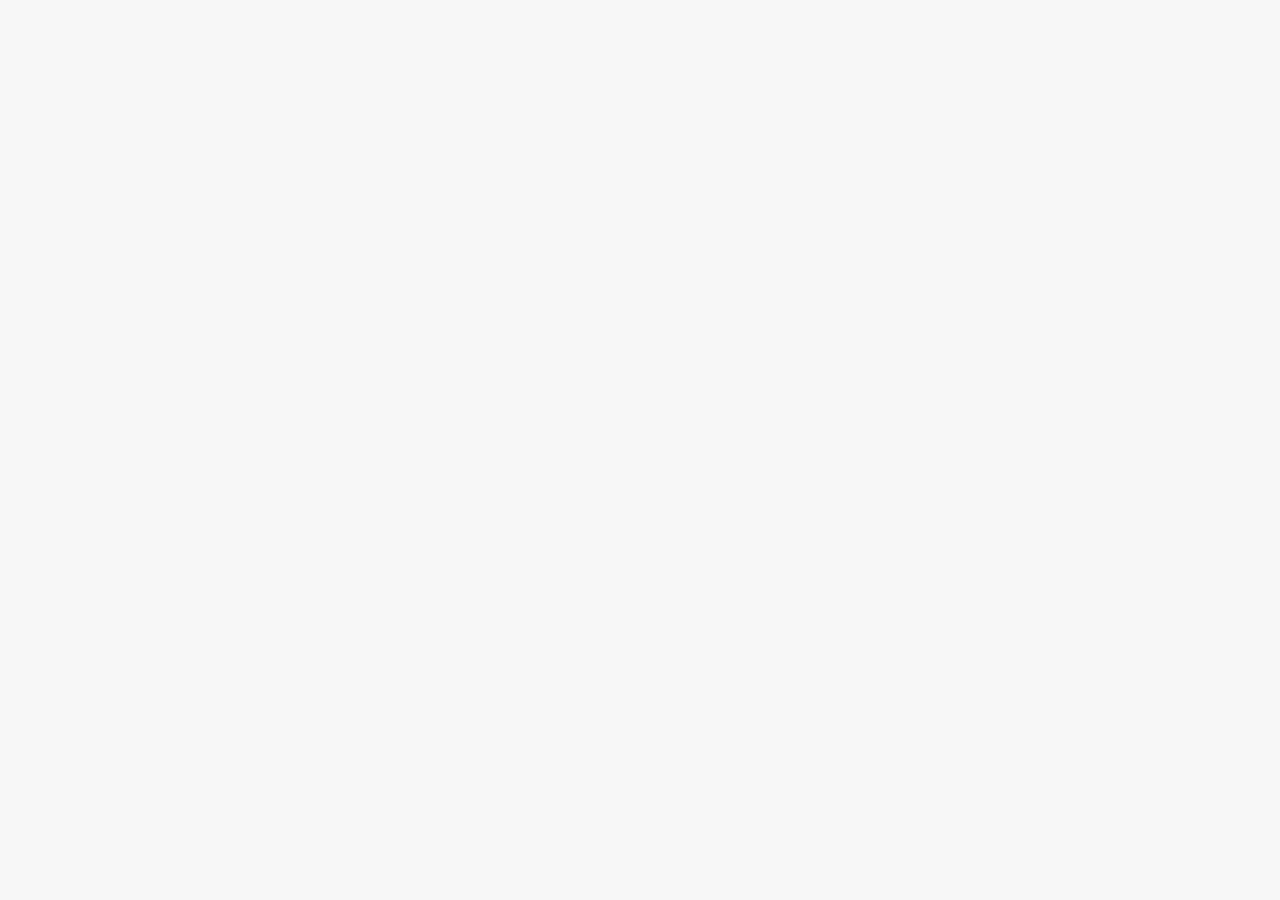
==== index.html @ 9c15c1b0 "Fixed HMTL file name" ====
<!DOCTYPE html>
<html lang="en">
<head>
    <meta charset="UTF-8">
    <meta name="viewport" content="width=device-width, initial-scale=1.0">
    <title>Batch-11 Assignment-2 School Kids</title>
    <link rel="preconnect" href="https://fonts.googleapis.com">
    <link rel="preconnect" href="https://fonts.gstatic.com" crossorigin>
    <link href="https://fonts.googleapis.com/css2?family=Quicksand:wght@300..700&display=swap" rel="stylesheet">
    <link rel="stylesheet" href="./assets/css/style.css">
</head>
<body>
    <header class="header">
        <div class="container">

        </div>
    </header>
    <main class="main">
    </main>
    <footer class="footer">
    </footer>
</body>
</html>
---- assets/css/style.css ----
/* Defaul CSS */
:root {
    --clrPrimary: #FEA301;
    --clrBlack: #111111;
    --clrBlue: #01ACFD;
    --clrWhite: #fff;
}
* {
    margin: 0;
    padding: 0;
    box-sizing: border-box;
    font-family: "Quicksand", serif;
    font-style: normal;
}

body {
    font-size: 15px;
    font-weight: 400;
    background: #F7F7F7;
    color: #808080;
    line-height: 28px;
}

a {
    text-decoration: none;
    transition: 0.3s all ease-in-out;
}

img {
    max-width: 100%;
    height: auto;
}

h1, h2, h3, h4, h5, h6 {
    font-weight: 700;
}

.clr-primary {
    color: var(--clrPrimary);
}

.clr-black {
    color: var(--clrBlack);
}

.clr-blue {
    color: var(--clrBlue);
}

.clr-white {
    color: var(--clrWhite);
}
.bg-white {
    background: var(--clrWhite);
}

.container {
    max-width: 1160px;
    margin: 0 auto;
}
.flex {
    display: flex;
}
.justify-center {
    justify-content: center;
}
.justify-between {
    justify-content: space-between;
}
.align-center {
    align-items: center;
}
.gird {
    display: grid;
}
.btn {
    padding: 10px;
    border-radius: 12px;
    font-size: 20px;
    font-weight: 700;
    line-height: 30px;
    display: flex;
    justify-content: center;
    align-items: center;
    width: 197px;
    height: 50px;
}
.btn:hover {
    background: var(--clrPrimary) !important;
    color: #fff;
}

.section-title {
    font-size: 46px;
    line-height: 57.5px;
    margin-bottom: 80px;
}
/* End default CSS */

/* Header */

/* Mobile responsive CSS */
@media (max-width: 767px) {

}
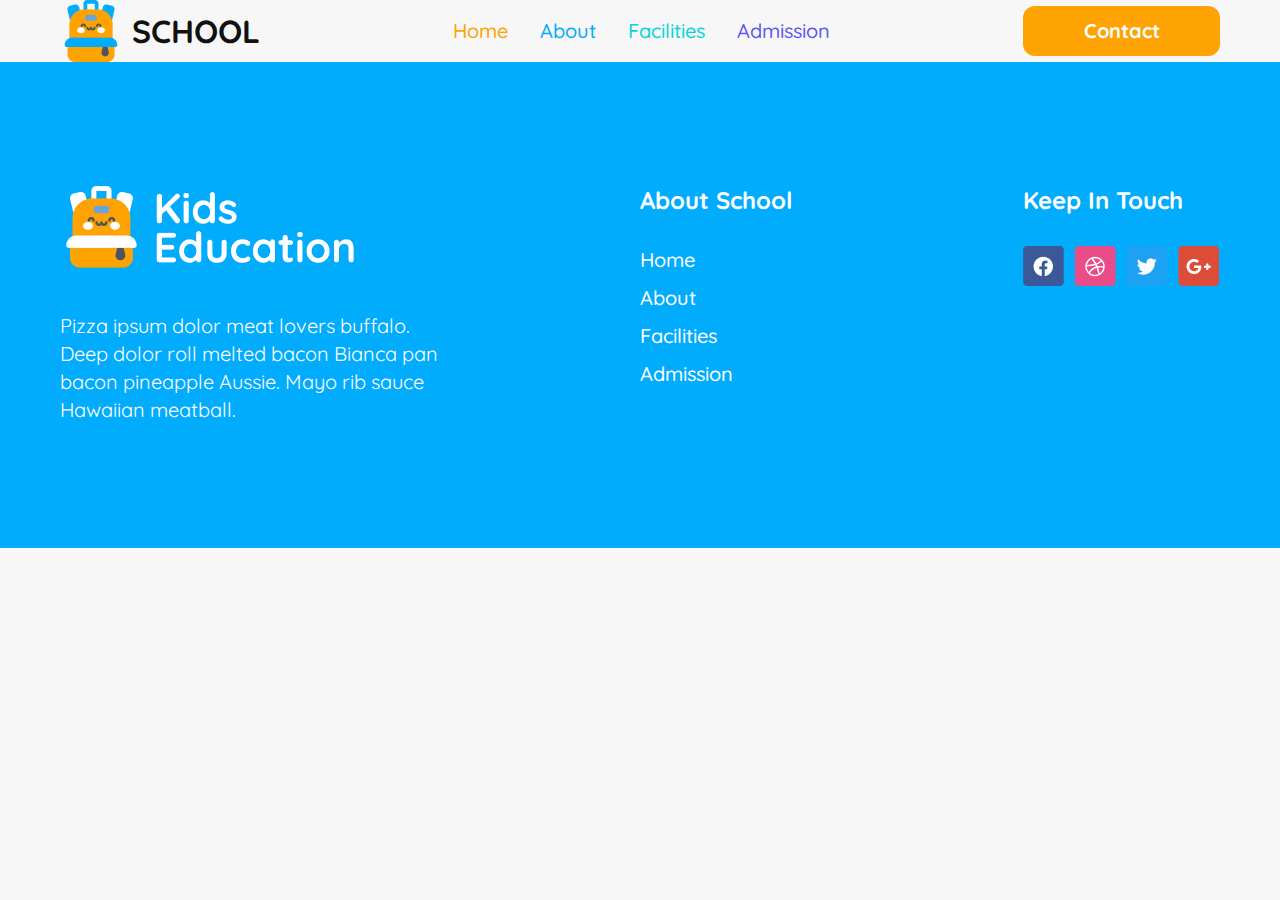
==== commit a14d8fa4: "Complete Header and footer desktop version" ====
--- a/index.html
+++ b/index.html
@@ -12,12 +12,71 @@
 <body>
     <header class="header">
         <div class="container">
-
+            <div class="header-content flex justify-between align-center">
+                <a href="./index.html" class="site-brand fw-bold clr-black flex align-center">
+                    <img src="./assets/imgs/logo.png" alt="Logo">
+                    <span>SCHOOL</span>
+                </a>
+                <nav class="navigation">
+                    <div class="mobile-nav">
+                        <span></span>
+                        <span></span>
+                        <span></span>
+                    </div>
+                    <ul class="flex algin-center justify-center">
+                        <li><a href="./index.html" class="fw-medium clr-primary">Home</a></li>
+                        <li><a href="./index.html" class="fw-medium clr-blue">About</a></li>
+                        <li><a href="./index.html" class="fw-medium">Facilities</a></li>
+                        <li><a href="./index.html" class="fw-medium">Admission</a></li>
+                    </ul>
+                </nav>
+                <a href="./index.html" class="btn header-btn flex justify-center align-center fw-bold">Contact</a>
+            </div>
         </div>
     </header>
     <main class="main">
     </main>
     <footer class="footer">
+        <div class="container">
+            <div class="footer-content grid">
+                <div class="footer-left grid">
+                    <a href="./index.html" class="footer-logo fw-bold clr-white">
+                        <img src="./assets/imgs/logo-footer.png" alt="Footer logo">
+                    </a>
+                    <p class="clr-white">
+                        Pizza ipsum dolor meat lovers buffalo. Deep dolor roll melted bacon Bianca pan bacon pineapple Aussie. Mayo rib sauce Hawaiian meatball.
+                    </p>
+                </div>
+                <div class="footer-right flex justify-between">
+                    <div class="widget-nav">
+                        <h4 class="clr-white">About School</h4>
+                        <div class="footer-navs grid">
+                            <a href="./index.html" class="fw-medium clr-white">Home</a>
+                            <a href="./index.html" class="fw-medium clr-white">About</a>
+                            <a href="./index.html" class="fw-medium clr-white">Facilities</a>
+                            <a href="./index.html" class="fw-medium clr-white">Admission</a>
+                        </div>
+                    </div>
+                    <div class="widget-nav">
+                        <h4 class="clr-white">Keep In Touch</h4>
+                        <div class="footer-social flex align-center">
+                            <a href="./index.html">
+                                <img src="./assets/imgs/fb.png" alt="">
+                            </a>
+                            <a href="./index.html">
+                                <img src="./assets/imgs/dribble.png" alt="">
+                            </a>
+                            <a href="./index.html">
+                                <img src="./assets/imgs/twitter.png" alt="">
+                            </a>
+                            <a href="./index.html">
+                                <img src="./assets/imgs/google+.png" alt="">
+                            </a>
+                        </div>
+                    </div>
+                </div>
+            </div>
+        </div>
     </footer>
 </body>
 </html>--- a/assets/css/style.css
+++ b/assets/css/style.css
@@ -50,6 +50,14 @@
 .clr-white {
     color: var(--clrWhite);
 }
+
+.fw-bold {
+    font-weight: 700;
+}
+.fw-medium {
+    font-weight: 500;
+} 
+
 .bg-white {
     background: var(--clrWhite);
 }
@@ -70,24 +78,20 @@
 .align-center {
     align-items: center;
 }
-.gird {
+.grid {
     display: grid;
 }
 .btn {
     padding: 10px;
     border-radius: 12px;
     font-size: 20px;
-    font-weight: 700;
     line-height: 30px;
-    display: flex;
-    justify-content: center;
-    align-items: center;
     width: 197px;
     height: 50px;
+    color: var(--clrWhite)
 }
 .btn:hover {
     background: var(--clrPrimary) !important;
-    color: #fff;
 }
 
 .section-title {
@@ -98,6 +102,75 @@
 /* End default CSS */
 
 /* Header */
+.site-brand span {
+    font-size: 32px;
+    line-height: 30px;
+}
+
+.site-brand {
+    gap: 10px;
+}
+
+nav.navigation ul {
+    list-style: none;
+    gap: 32px;
+    font-size: 20px;
+    line-height: 30px;
+}
+
+nav.navigation li:nth-child(3) a {
+    color: #05D4DF;
+}
+
+nav.navigation li:nth-child(4) a {
+    color: #5D58EF;
+}
+.mobile-nav {
+    display: none;
+}
+
+.header-btn {
+    background: var(--clrPrimary);
+}
+
+.header-btn:hover {
+    background: var(--clrBlack) !important;
+}
+
+/* Footer CSS */
+.footer {
+    background: var(--clrBlue);
+    padding: 124px 0;
+}
+
+.footer-content {
+    grid-template-columns: 1fr 1fr;
+}
+.footer-left {
+    grid-gap: 35px;
+}
+
+.footer-left p {
+    max-width: 400px;
+    font-size: 20px;
+}
+
+.widget-nav h4 {
+    font-size: 24px;
+    margin-bottom: 32px;
+}
+
+.footer-navs {
+    gap: 10px;
+}
+
+.footer-navs a {
+    font-size: 20px;
+}
+
+.footer-social {
+    gap: 10px;
+}
 
 /* Mobile responsive CSS */
 @media (max-width: 767px) {
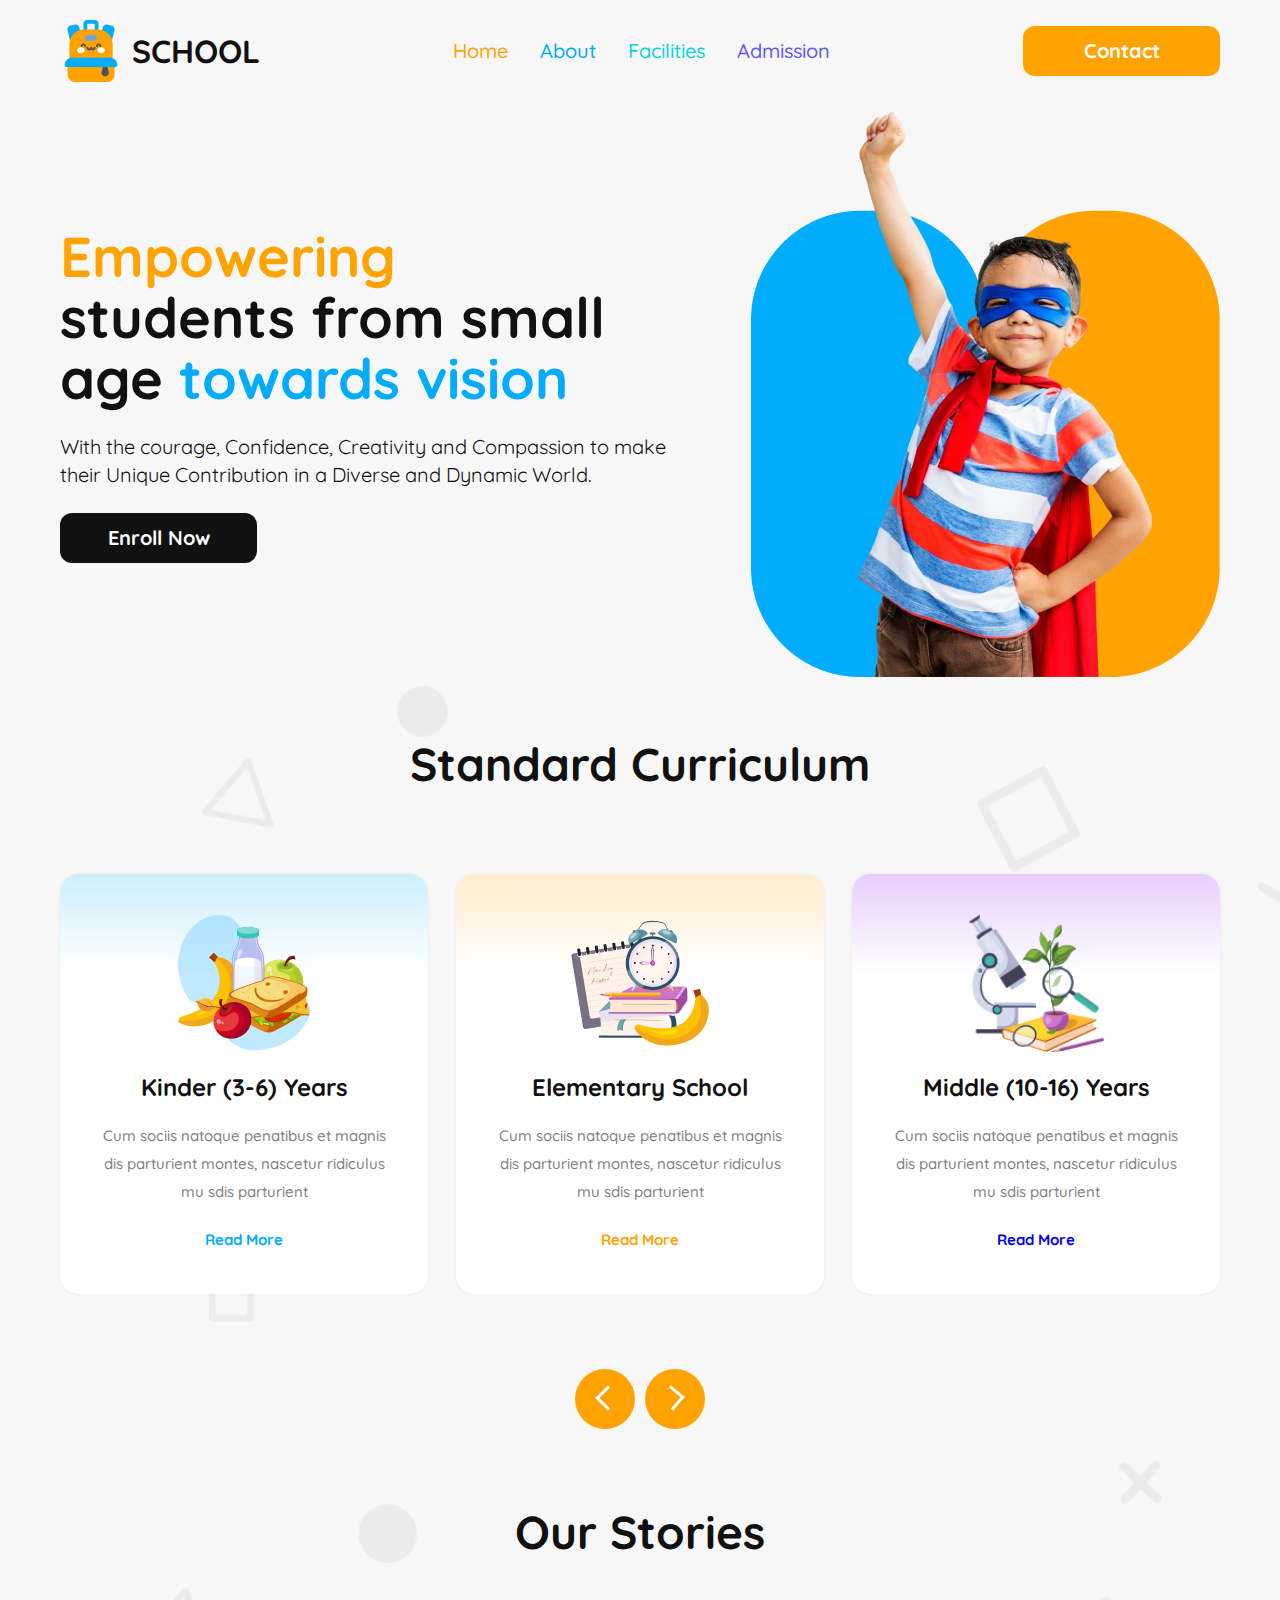
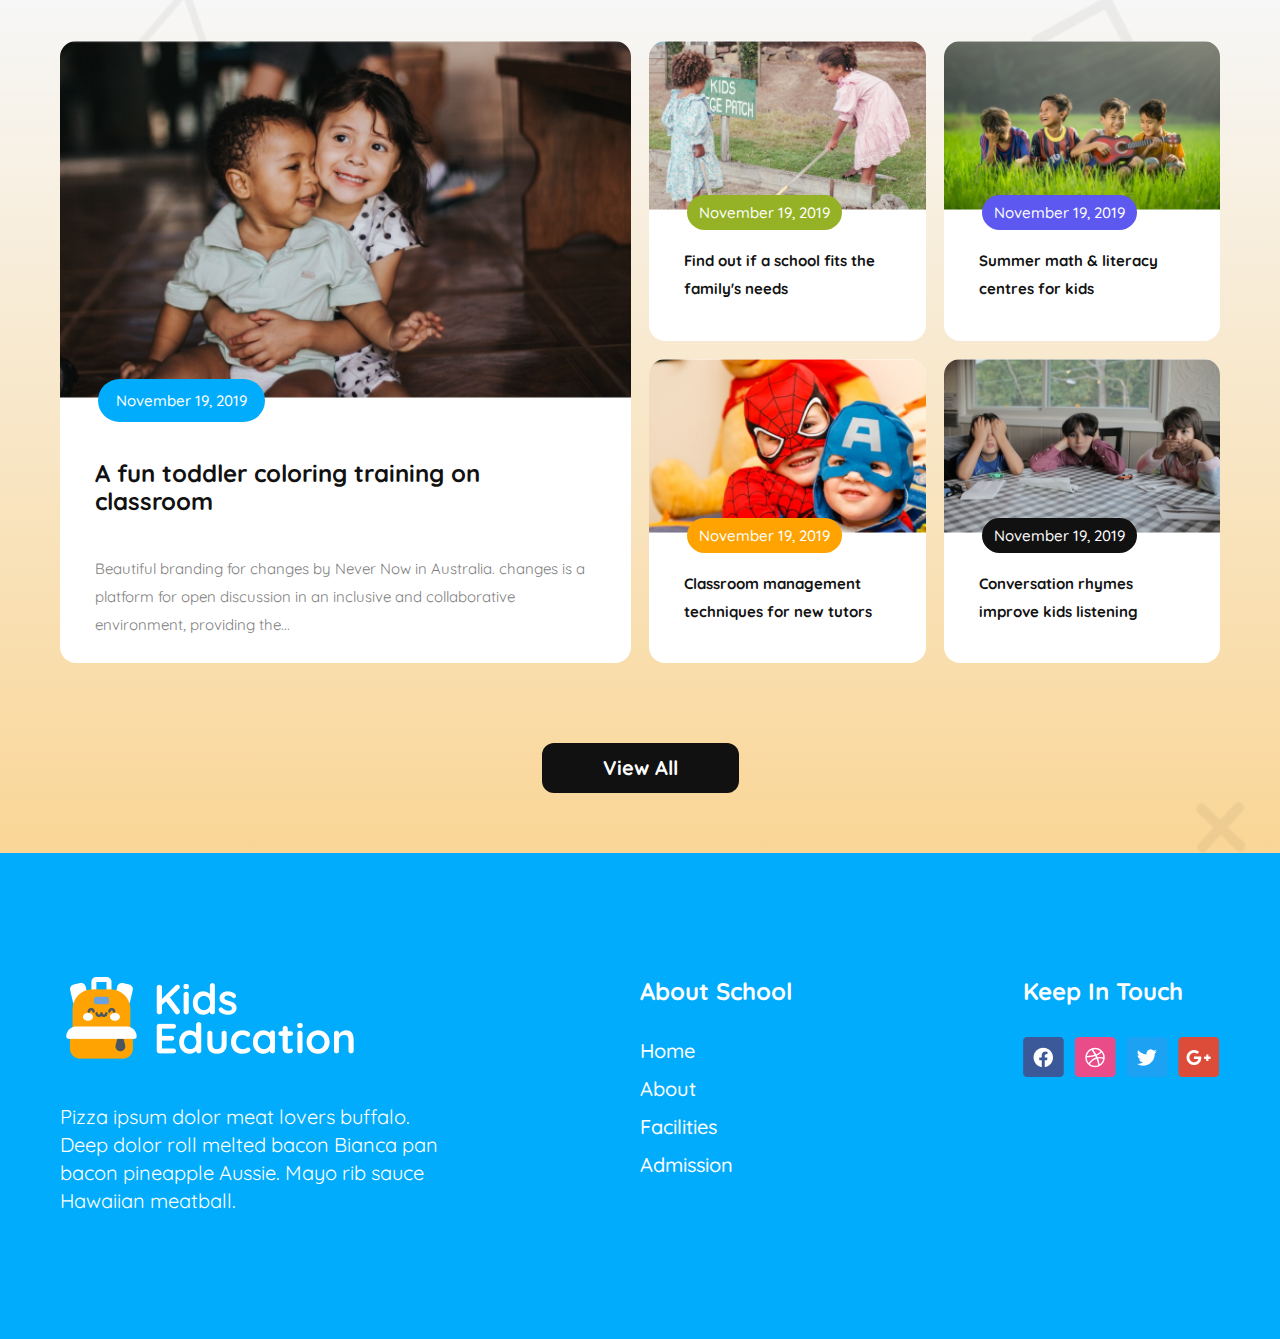
==== commit c1d8e77b: "Completed full template for desktop version" ====
--- a/index.html
+++ b/index.html
@@ -35,6 +35,120 @@
         </div>
     </header>
     <main class="main">
+        <div class="container flex align-center justify-between">
+            <div class="hero-content grid">
+                <h1 class="clr-black">
+                    <span class="clr-primary">Empowering</span> students from small age <span class="clr-blue">towards vision</span>
+                </h1>
+                <p class="clr-black">
+                    With the courage, Confidence, Creativity and Compassion to make their Unique Contribution in a Diverse and Dynamic World.
+                </p>
+                <a href="./index.html" class="btn fw-bold flex justify-center align-center">Enroll Now</a>
+            </div>
+            <div class="hero-img">
+                <img src="./assets/imgs/hero-kids.png" alt="Kids">
+            </div>
+        </div>
+        <section class="curriculum">
+            <div class="container">
+                <h2 class="section-title">Standard Curriculum</h2>
+                <div class="curriculum-cards flex justify-between align-center">
+                    <div class="single-card grid">
+                        <img src="./assets/imgs/kinder.png" alt="kinder">
+                        <h3 class="clr-black">Kinder (3-6) Years</h3>
+                        <p>
+                            Cum sociis natoque penatibus et magnis dis parturient montes, nascetur ridiculus mu sdis parturient
+                        </p>
+                        <a href="#" class="readmore-btn fw-bold clr-blue">Read More</a>
+                    </div>
+                    <div class="single-card grid">
+                        <img src="./assets/imgs/elementary.png" alt="kinder">
+                        <h3 class="clr-black">Elementary School</h3>
+                        <p>
+                            Cum sociis natoque penatibus et magnis dis parturient montes, nascetur ridiculus mu sdis parturient
+                        </p>
+                        <a href="#" class="readmore-btn fw-bold clr-primary">Read More</a>
+                    </div>
+                    <div class="single-card grid">
+                        <img src="./assets/imgs/middle.png" alt="kinder">
+                        <h3 class="clr-black">Middle (10-16) Years</h3>
+                        <p>
+                            Cum sociis natoque penatibus et magnis dis parturient montes, nascetur ridiculus mu sdis parturient
+                        </p>
+                        <a href="#" class="readmore-btn fw-bold">Read More</a>
+                    </div>
+                </div>
+                <div class="curriculum-angle flex align-center justify-center">
+                    <span class="angle1"></span>
+                    <span class="angle2"></span>
+                </div>
+            </div>
+        </section>
+
+        <section class="stories">
+            <div class="container">
+                <h2 class="section-title clr-black">Our Stories</h2>
+                <div class="story-content grid">
+                    <div class="story-left">
+                        <div class="story-box">
+                            <img src="./assets/imgs/story-1.png" alt="story-1">
+                            <time datetime="2019-11-19">November 19, 2019</time>
+                            <div class="story-inner-content">
+                                <h3 class="clr-black">A fun toddler coloring training on classroom</h3>
+                                <p>Beautiful branding for changes by Never Now in Australia. changes is a platform for open discussion in an inclusive and collaborative environment, providing the...</p>
+                            </div>
+                        </div>
+                    </div>
+                    <div class="story-right grid">
+                        <div class="story-box">
+                            <img src="./assets/imgs/story-2.png" alt="story-2">
+                            <time datetime="2019-11-19">November 19, 2019</time>
+                            <div class="story-inner-content">
+                                <h3 class="clr-black">Find out if a school fits the family's needs</h3>
+                            </div>
+                        </div>
+                        <div class="story-box">
+                            <img src="./assets/imgs/story-3.png" alt="story-3">
+                            <time datetime="2019-11-19">November 19, 2019</time>
+                            <div class="story-inner-content">
+                                <h3 class="clr-black">Summer math & literacy centres for kids</h3>
+                            </div>
+                        </div>
+                        <div class="story-box">
+                            <img src="./assets/imgs/story-4.png" alt="story-4">
+                            <time datetime="2019-11-19">November 19, 2019</time>
+                            <div class="story-inner-content">
+                                <h3 class="clr-black">Classroom management techniques for new tutors</h3>
+                            </div>
+                        </div>
+                        <div class="story-box">
+                            <img src="./assets/imgs/story-5.png" alt="story-5">
+                            <time datetime="2019-11-19">November 19, 2019</time>
+                            <div class="story-inner-content">
+                                <h3 class="clr-black">Conversation rhymes improve kids listening</h3>
+                            </div>
+                        </div>
+                        <div class="story-box">
+                            <img src="./assets/imgs/story-3.png" alt="story-3">
+                            <time datetime="2019-11-19">November 19, 2019</time>
+                            <div class="story-inner-content">
+                                <h3 class="clr-black">Find out if a school fits the family's needs</h3>
+                            </div>
+                        </div>
+                        <div class="story-box">
+                            <img src="./assets/imgs/story-3.png" alt="story-3">
+                            <time datetime="2019-11-19">November 19, 2019</time>
+                            <div class="story-inner-content">
+                                <h3 class="clr-black">Find out if a school fits the family's needs</h3>
+                            </div>
+                        </div>
+                    </div>
+                </div>
+                <div class="story-btn flex align-center justify-center">
+                    <a href="#" class="btn flex justify-center algin-center fw-bold">View All</a>
+                </div>
+            </div>
+        </section>
     </main>
     <footer class="footer">
         <div class="container">
--- a/assets/css/style.css
+++ b/assets/css/style.css
@@ -98,10 +98,15 @@
     font-size: 46px;
     line-height: 57.5px;
     margin-bottom: 80px;
+    color: var(--clrBlack);
+    text-align: center;
 }
 /* End default CSS */
 
 /* Header */
+.header {
+    padding: 20px 0;
+}
 .site-brand span {
     font-size: 32px;
     line-height: 30px;
@@ -137,6 +142,238 @@
     background: var(--clrBlack) !important;
 }
 
+/* Hero CSS */
+.hero-content h1 {
+    font-size: 56px;
+    line-height: 61px;
+    width: 580px;
+}
+
+.hero-content p {
+    font-size: 20px;
+}
+
+.hero-content .btn {
+    background: var(--clrBlack);
+}
+
+.hero-content {
+    grid-gap: 24px;
+    max-width: 640px;
+}
+
+/* Curriculum CSS */
+
+.curriculum {
+    background: url('../imgs/bg.png');
+    background-size: cover;
+    background-position: center top;
+}
+.curriculum .section-title {
+    padding-top: 50px;
+}
+
+.single-card {
+    justify-items: center;
+    text-align: center;
+    padding: 40px;
+    grid-gap: 20px;
+    box-shadow: 0 0 5px rgba(0,0,0,0.05);
+    border-radius: 19px;
+}
+
+.curriculum-cards {
+    gap: 28px;
+}
+
+.single-card:nth-child(1) {
+    background: linear-gradient(180deg, var(--clrBlue) -100%, var(--clrWhite) 24%);
+}
+
+.single-card:nth-child(2) {
+    background: linear-gradient(180deg, var(--clrPrimary) -100%, var(--clrWhite) 24%);
+}
+
+.single-card:nth-child(3) {
+    background: linear-gradient(180deg, #8700FF -100%, var(--clrWhite) 24%);
+}
+
+.single-card h3 {
+    font-size: 24px;
+    line-height: 30px;
+}
+
+.single-card p {
+    font-weight: 500;
+}
+
+.single-card .readmore-btn {
+    margin-top: auto;
+    text-transform: capitalize;
+}
+
+.single-card .readmore-btn:hover {
+    color: var(--clrBlack);
+}
+
+.single-card img {
+    width: 138px;
+    height: 138px;
+    object-fit: contain;
+}
+
+.curriculum-angle {
+    padding: 75px 0;
+    gap: 10px;
+}
+
+.curriculum-angle span {
+    height: 60px;
+    width: 60px;
+    background: var(--clrPrimary);
+    border-radius: 50%;
+    position: relative;
+    cursor: pointer;
+    transition: all 0.3s ease-in-out;
+}
+
+.curriculum-angle span:hover {
+    background: var(--clrBlack);
+}
+
+.curriculum-angle span::before {
+    content: '';
+    position: absolute;
+    width: 15px;
+    height: 15px;
+    background: transparent;
+    border-top: 3px solid var(--clrWhite);
+    border-left: 3px solid var(--clrWhite);
+    top: 20px;
+}
+.curriculum-angle span.angle1::before {
+    transform: rotate(-45deg);
+    left: 24px;
+}
+.curriculum-angle span.angle2::before {
+    transform: rotate(130deg);
+    right: 24px;
+}
+
+.curriculum-angle span.angle1::before {
+    transform: rotate(-45deg);
+}
+
+
+/* Story CSS */
+.stories {
+    background: url('../imgs/bg.png');
+    background-size: cover;
+    background-position: center top;
+    position: relative;
+}
+.stories::before {
+    content: '';
+    position: absolute;
+    background: linear-gradient(0deg, var(--clrPrimary) -140%, transparent 90%);
+    left: 0;
+    bottom: 0;
+    height: 100%;
+    width: 100%;
+    z-index: -1;
+}
+.story-content {
+    grid-template-columns: 1fr 1fr;
+    gap: 18px;
+}
+
+.story-box {
+    border-radius: 16px;
+    background: var(--clrWhite);
+}
+
+.story-box img {
+    border-radius: 16px 16px 0 0;
+    width: 100%;
+}
+
+.story-box time {
+    padding: 12px 18px;
+    color: var(--clrWhite);
+    font-weight: 500;
+    border-radius: 48px;
+    position: relative;
+    top: -20px;
+    left: 38px;
+    cursor: pointer;
+    transition: all 0.3s ease-in-out;
+}
+
+.story-left .story-box time {
+    background: var(--clrBlue);
+}
+
+.story-right .story-box time {
+    padding: 8px 12px;
+}
+
+.story-right .story-box time {
+    background: var(--clrPrimary);
+}
+
+.story-right .story-box:nth-child(1) time {
+    background: #95B226;
+}
+
+.story-right .story-box:nth-child(2) time {
+    background: #5D58F0;
+}
+.story-right .story-box:nth-child(3) time {
+    background: var(--clrPrimary);
+}
+.story-right .story-box:nth-child(4) time {
+    background: var(--clrBlack);
+}
+
+.story-box time:hover {
+    background: var(--clrPrimary) !important;
+}
+
+.story-inner-content {
+    padding: 24px 35px;
+}
+
+.story-left .story-inner-content h3 {
+    font-size: 24px;
+    margin-bottom: 40px;
+}
+
+.story-right {
+    grid-template-columns: 1fr 1fr;
+    grid-gap: 18px;
+}
+
+.story-right .story-box:nth-child(5), .story-right .story-box:nth-child(6) {
+    display: none;
+}
+
+.story-right .story-box h3 {
+    font-size: 15px;
+}
+
+.story-right .story-inner-content {
+    padding: 0 35px 24px;
+}
+
+.story-btn .btn {
+    background: var(--clrBlack);
+}
+
+.story-btn {
+    padding: 80px 0 60px;
+}
+
+
 /* Footer CSS */
 .footer {
     background: var(--clrBlue);
@@ -168,6 +405,10 @@
     font-size: 20px;
 }
 
+.footer-navs a:hover {
+    color: var(--clrPrimary);
+}
+
 .footer-social {
     gap: 10px;
 }
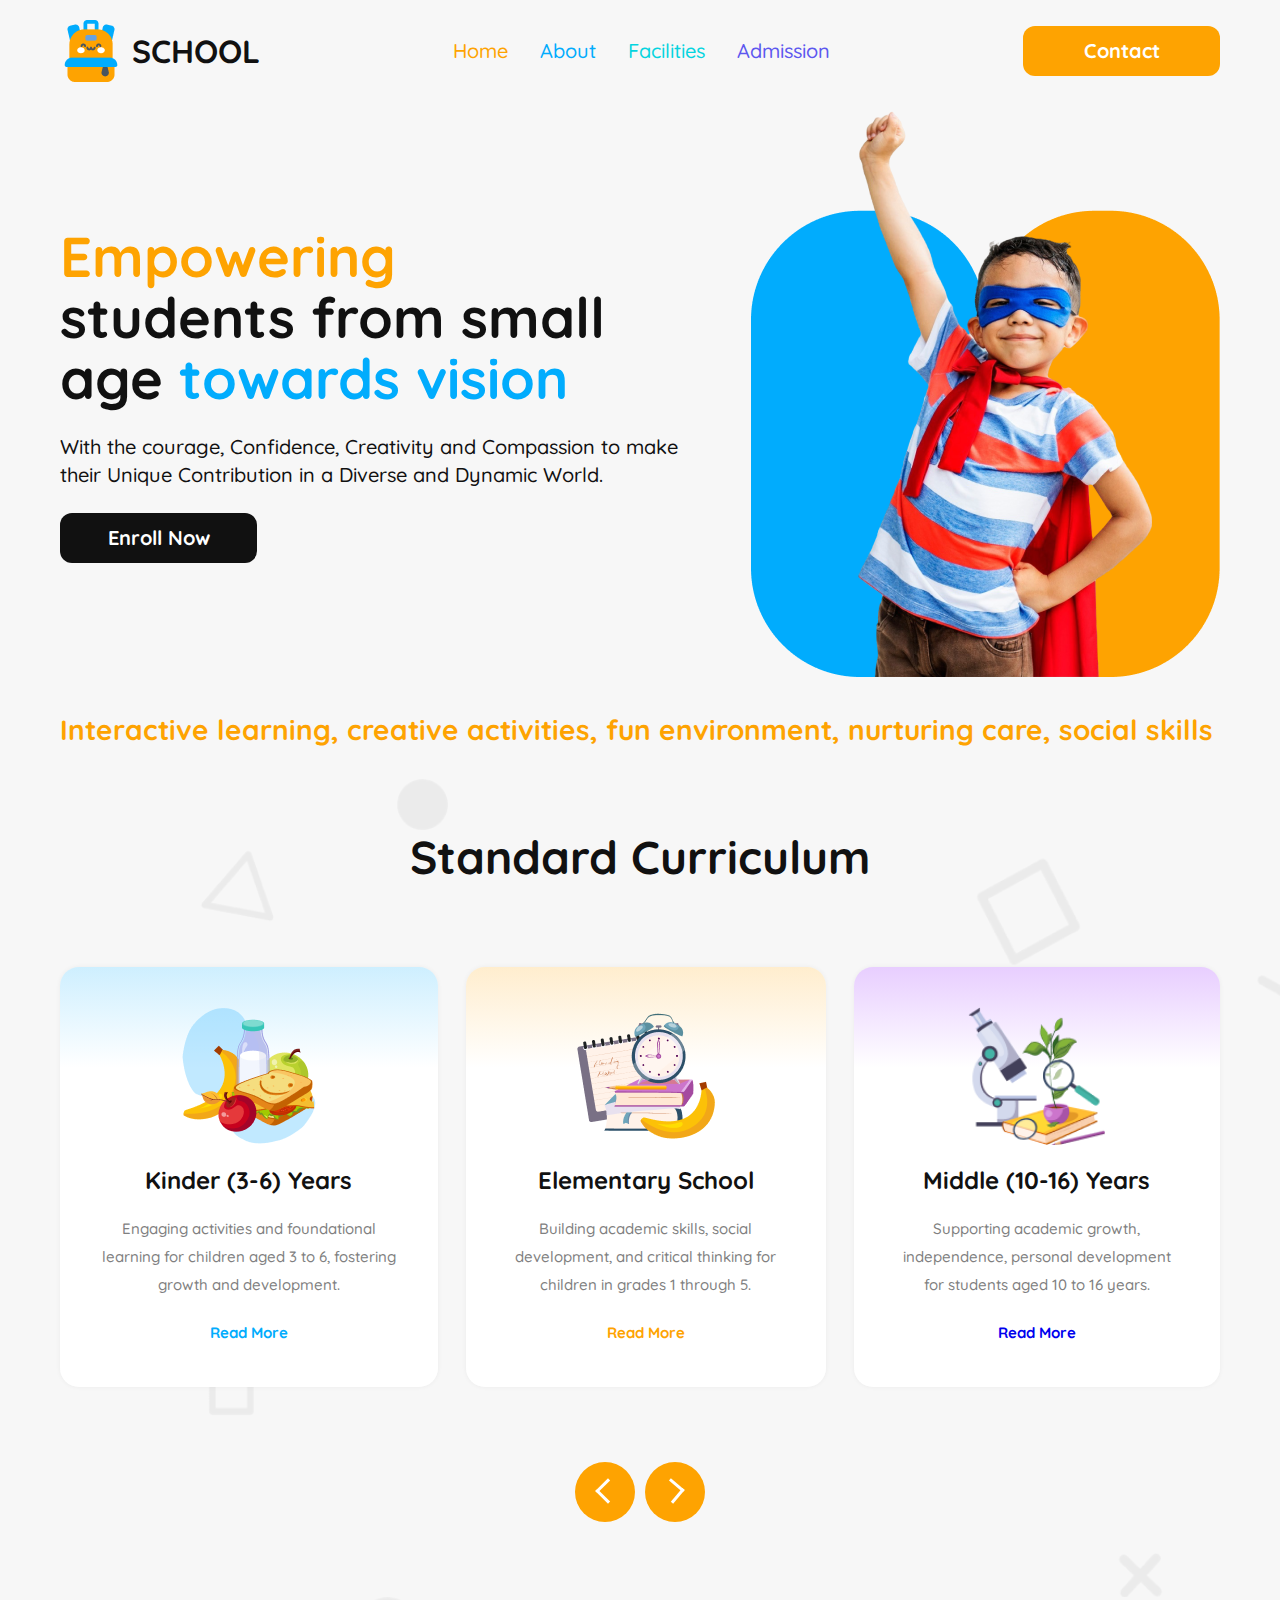
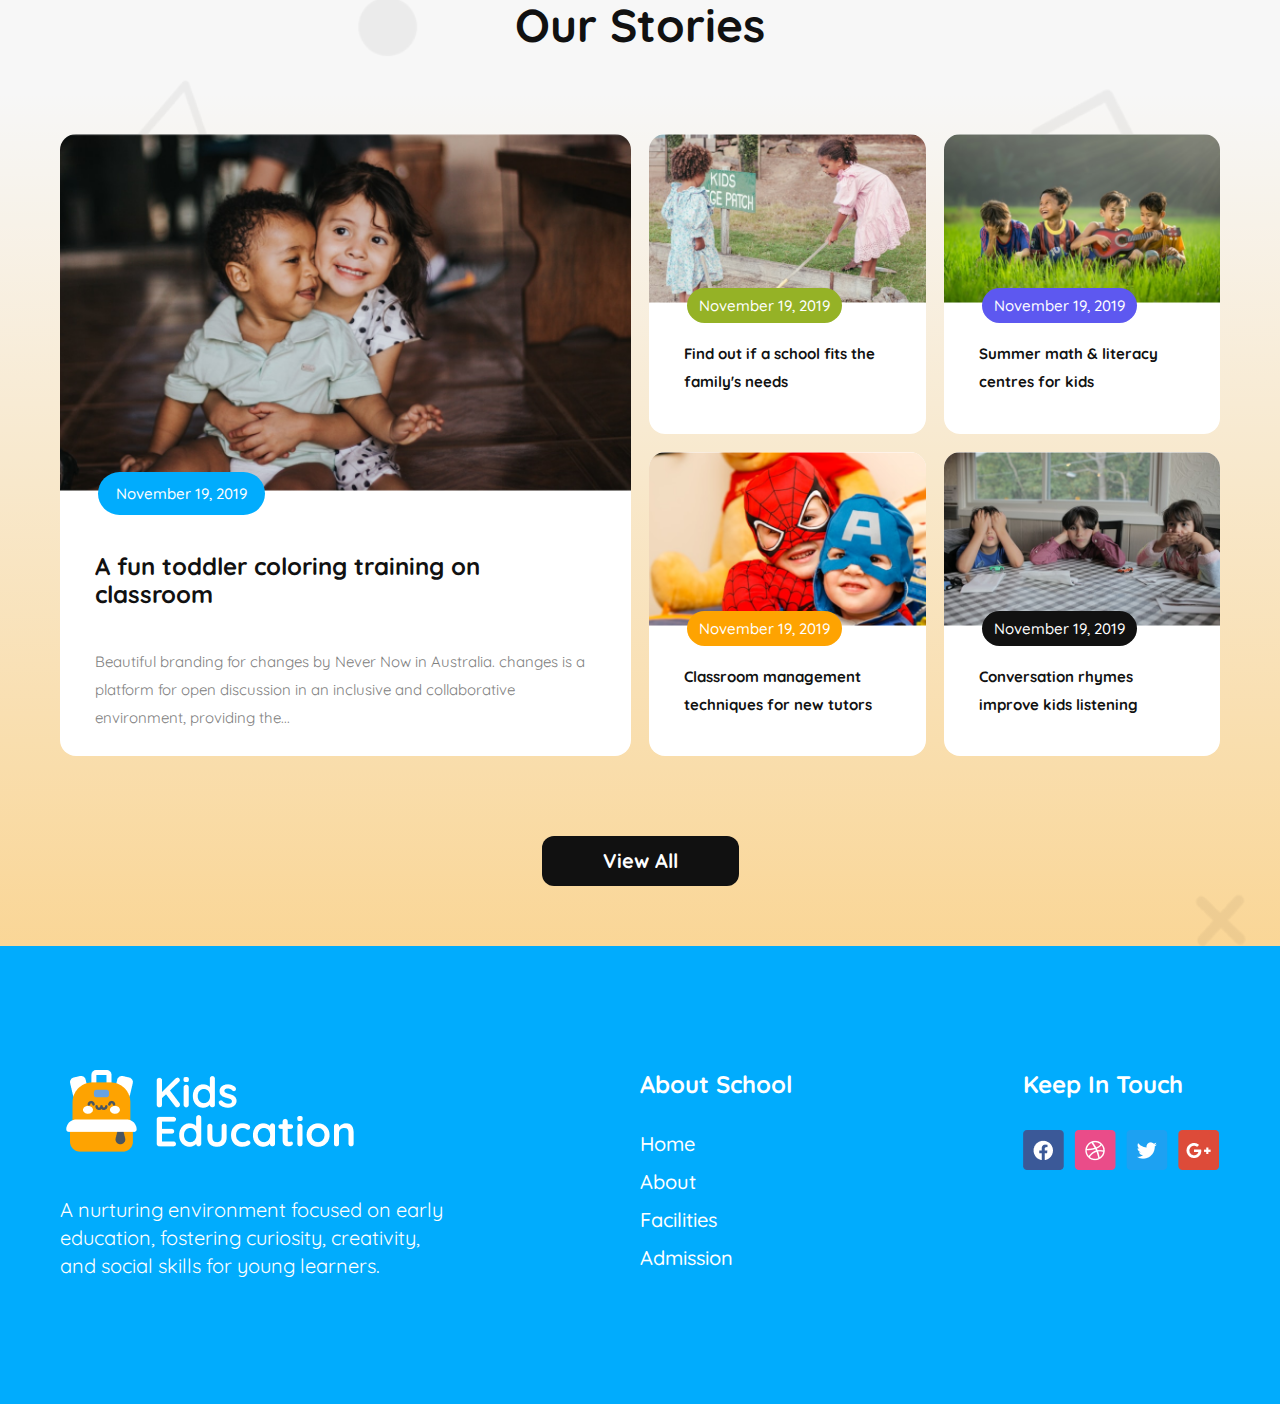
==== commit 8e1788d5: "Added marquee" ====
--- a/index.html
+++ b/index.html
@@ -15,7 +15,7 @@
             <div class="header-content flex justify-between align-center">
                 <a href="./index.html" class="site-brand fw-bold clr-black flex align-center">
                     <img src="./assets/imgs/logo.png" alt="Logo">
-                    <span>SCHOOL</span>
+                    <span class="logo-text">SCHOOL</span>
                 </a>
                 <nav class="navigation">
                     <div class="mobile-nav">
@@ -34,8 +34,10 @@
             </div>
         </div>
     </header>
+    <!-- Main -->
     <main class="main">
-        <div class="container flex align-center justify-between">
+        <!-- Hero -->
+        <div class="container hero-wrap flex align-center justify-between">
             <div class="hero-content grid">
                 <h1 class="clr-black">
                     <span class="clr-primary">Empowering</span> students from small age <span class="clr-blue">towards vision</span>
@@ -49,6 +51,13 @@
                 <img src="./assets/imgs/hero-kids.png" alt="Kids">
             </div>
         </div>
+        <!-- Marquee -->
+        <div class="container">
+            <div class="marquee">
+                <p class="clr-primary fw-bold">Interactive learning, creative activities, fun environment, nurturing care, social skills development for kids!</p>
+            </div>
+        </div>
+        <!-- Curriculum -->
         <section class="curriculum">
             <div class="container">
                 <h2 class="section-title">Standard Curriculum</h2>
@@ -57,7 +66,7 @@
                         <img src="./assets/imgs/kinder.png" alt="kinder">
                         <h3 class="clr-black">Kinder (3-6) Years</h3>
                         <p>
-                            Cum sociis natoque penatibus et magnis dis parturient montes, nascetur ridiculus mu sdis parturient
+                            Engaging activities and foundational learning for children aged 3 to 6, fostering growth and development.
                         </p>
                         <a href="#" class="readmore-btn fw-bold clr-blue">Read More</a>
                     </div>
@@ -65,7 +74,7 @@
                         <img src="./assets/imgs/elementary.png" alt="kinder">
                         <h3 class="clr-black">Elementary School</h3>
                         <p>
-                            Cum sociis natoque penatibus et magnis dis parturient montes, nascetur ridiculus mu sdis parturient
+                            Building academic skills, social development, and critical thinking for children in grades 1 through 5.
                         </p>
                         <a href="#" class="readmore-btn fw-bold clr-primary">Read More</a>
                     </div>
@@ -73,7 +82,7 @@
                         <img src="./assets/imgs/middle.png" alt="kinder">
                         <h3 class="clr-black">Middle (10-16) Years</h3>
                         <p>
-                            Cum sociis natoque penatibus et magnis dis parturient montes, nascetur ridiculus mu sdis parturient
+                            Supporting academic growth, independence, personal development for students aged 10 to 16 years.
                         </p>
                         <a href="#" class="readmore-btn fw-bold">Read More</a>
                     </div>
@@ -84,7 +93,7 @@
                 </div>
             </div>
         </section>
-
+        <!-- Stories -->
         <section class="stories">
             <div class="container">
                 <h2 class="section-title clr-black">Our Stories</h2>
@@ -145,11 +154,12 @@
                     </div>
                 </div>
                 <div class="story-btn flex align-center justify-center">
-                    <a href="#" class="btn flex justify-center algin-center fw-bold">View All</a>
+                    <a href="#" class="btn flex justify-center align-center fw-bold">View All</a>
                 </div>
             </div>
         </section>
     </main>
+    <!-- Footer -->
     <footer class="footer">
         <div class="container">
             <div class="footer-content grid">
@@ -158,7 +168,7 @@
                         <img src="./assets/imgs/logo-footer.png" alt="Footer logo">
                     </a>
                     <p class="clr-white">
-                        Pizza ipsum dolor meat lovers buffalo. Deep dolor roll melted bacon Bianca pan bacon pineapple Aussie. Mayo rib sauce Hawaiian meatball.
+                        A nurturing environment focused on early education, fostering curiosity, creativity, and social skills for young learners.
                     </p>
                 </div>
                 <div class="footer-right flex justify-between">
@@ -192,5 +202,15 @@
             </div>
         </div>
     </footer>
+
+    <script>
+        const menuActive = document.querySelector('.mobile-nav');
+        const menu = document.querySelector('.navigation');
+
+        menuActive.addEventListener('click', () => {
+            menu.classList.toggle('show');
+        });
+
+    </script>
 </body>
 </html>--- a/assets/css/style.css
+++ b/assets/css/style.css
@@ -151,6 +151,7 @@
 
 .hero-content p {
     font-size: 20px;
+    font-weight: 500;
 }
 
 .hero-content .btn {
@@ -160,6 +161,27 @@
 .hero-content {
     grid-gap: 24px;
     max-width: 640px;
+}
+
+/* Marquee */
+.marquee {
+    width: 100%;
+    overflow: hidden;
+    white-space: nowrap;
+    padding: 30px 0;
+}
+.marquee p {
+    display: inline-block;
+    font-size: 28px;
+    animation: marquee-animation 10s linear infinite;
+}
+@keyframes marquee-animation {
+    0% {
+        transform: translateX(100%);
+    }
+    100% {
+        transform: translateX(-100%);
+    }
 }
 
 /* Curriculum CSS */
@@ -415,5 +437,197 @@
 
 /* Mobile responsive CSS */
 @media (max-width: 767px) {
-
+    .container {
+        padding: 0 15px;
+    }
+    .header-btn,
+    nav.navigation ul,
+    .story-left,
+    .site-brand span,
+    .curriculum-angle {
+        display: none;
+    }
+    .header {
+        padding: 12px 0;
+        border-bottom: 0.5px solid #FED180;
+        margin-bottom: 25px;
+    }
+    .site-brand img {
+        width: 46px;
+    }
+    
+    /* Mobile nav CSS */
+    .mobile-nav {
+        display: flex;
+        gap: 5px;
+        cursor: pointer;
+        width: 25px;
+    }
+    .mobile-nav span {
+        background: var(--clrBlack);
+        height: 2px;
+    }
+    nav.navigation {
+        position: relative;
+    }
+    nav.navigation ul {
+        position: absolute;
+        top: 44px;
+        left: auto;
+        right: -15px;
+        min-width: 0vw;
+        min-height: 0;
+        background: var(--clrBlack);
+        padding: 20px;
+        transition: all 0.3s ease-in-out;
+    }
+    nav.navigation.show ul {
+        display: block;
+        min-height: 100%;
+        min-width: 100vw;
+        max-width: 100%;
+    }
+    /* end mobile nav CSS */
+    .hero-wrap {
+        flex-direction: column-reverse;
+        gap: 20px;
+        justify-content: center;
+        text-align: center;
+    }
+
+    .hero-content {
+        max-width: 100%;
+        gap: 18px;
+    }
+    .hero-content h1 {
+        width: 100%;
+    }
+    
+    .hero-content h1 {
+        font-size: 32px;
+        line-height: normal;
+    }
+    
+    .hero-content p {
+        font-size: 14px;
+    }
+    
+    .btn {
+        font-size: 16px;
+        width: 141px;
+        height: 42px;
+        margin: 0 auto;
+    }
+
+    .section-title {
+        font-size: 26px;
+        line-height: normal;
+        margin-bottom: 20px;
+    }
+
+    .curriculum, .stories {
+        background-size: contain;
+        background-repeat: no-repeat;
+    }
+
+    .single-card {
+        padding: 36px 28px;
+        grid-gap: 15px;
+    }
+
+    .single-card h3 {
+        font-size: 17px;
+        line-height: 20px;
+    }
+
+    .single-card p,
+    .single-card .readmore-btn {
+        font-size: 10px;
+        line-height: 19px;
+    }
+
+    .single-card img {
+        width: 93px;
+        height: 93px;
+    }
+
+    .curriculum-cards {
+        gap: 13px;
+    }
+
+    .stories {
+        margin-top: 50px;
+    }
+
+    .story-right {
+        grid-gap: 11px;
+    }
+
+    .story-right .story-box h3,
+    .story-box time {
+        font-size: 9px;
+        line-height: 17px;
+    }
+
+    .story-box time {
+        top: -25px;
+        left: 23px;
+        padding: 5px 10px !important;
+    }
+
+    .story-right .story-inner-content {
+        padding: 0 23px 17px;
+    }
+
+    .story-inner-content {
+        margin-top: -15px;
+    }
+    
+    .curriculum-cards,
+    .footer-right,
+    .mobile-nav  {
+        flex-direction: column;
+    }
+    
+    .story-content {
+        gap: 0;
+    }
+    
+    .story-right .story-box:nth-child(5), 
+    .story-right .story-box:nth-child(6) {
+        display: block;
+    }
+    
+    .story-btn {
+        padding: 30px 0 50px;
+    }
+    
+    .footer-content,
+    .story-content {
+        grid-template-columns: 1fr;
+    }
+    
+    .footer-right,
+    .footer-content {
+        gap: 30px;
+    }
+    .footer {
+        padding: 60px 0 40px;
+    }
+    .footer-left p {
+        font-size: 16px;
+    }
+    .widget-nav h4 {
+        font-size: 20px;
+        margin-bottom: 22px;
+    }
+    .footer-navs a {
+        font-size: 17px;
+    }
+    .footer-left {
+        grid-gap: 15px;
+    }
+    .footer-social a img {
+        width: 34px;
+    }
 }